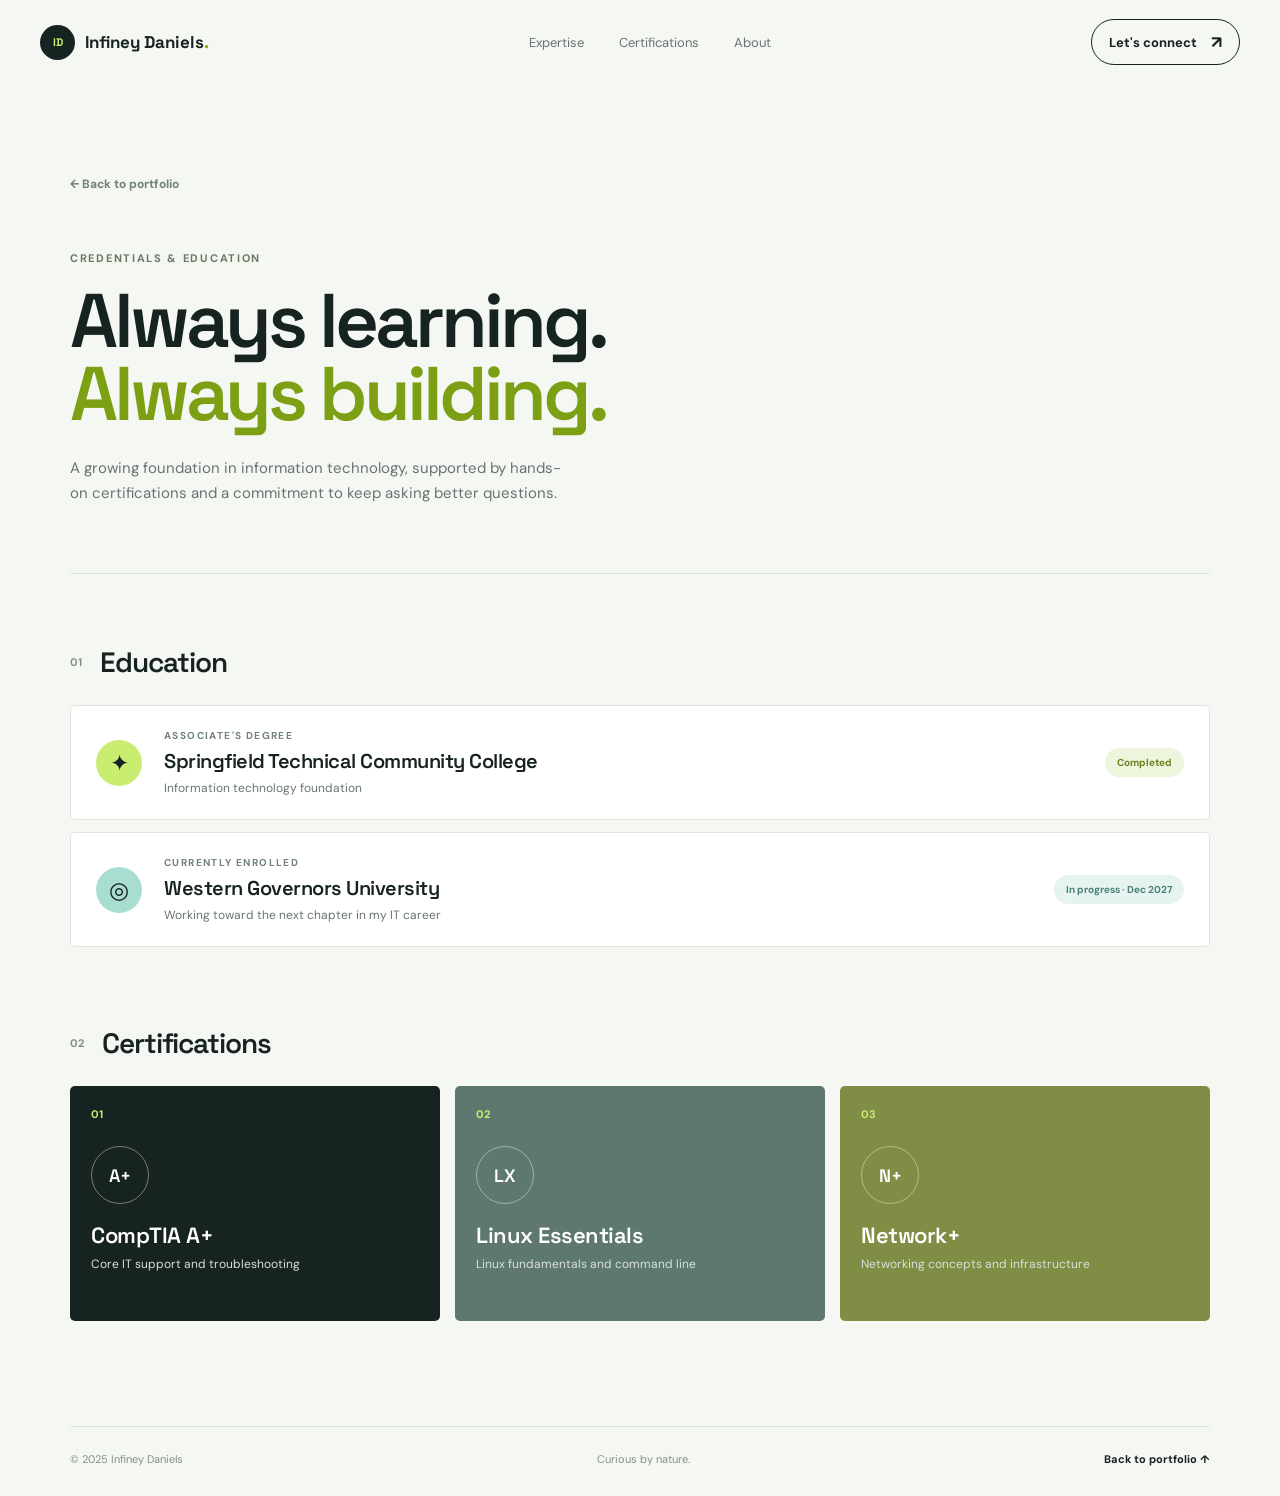
==== certifications.html @ 1fc1b2e4 "Publish Infiney Daniels IT portfolio Co-authored-by: Copilot App <223556219+Copilot@users.noreply.gi" ====
<!doctype html>
<html lang="en">
<head>
  <meta charset="UTF-8" />
  <meta name="viewport" content="width=device-width, initial-scale=1.0" />
  <title>Certifications &amp; Education | Infiney Daniels</title>
  <meta name="description" content="Infiney Daniels' education and IT certifications." />
  <link rel="preconnect" href="https://fonts.googleapis.com" />
  <link rel="preconnect" href="https://fonts.gstatic.com" crossorigin />
  <link href="https://fonts.googleapis.com/css2?family=DM+Sans:wght@400;500;600;700&family=Space+Grotesk:wght@400;500;600;700&display=swap" rel="stylesheet" />
  <link rel="stylesheet" href="styles.css" />
</head>
<body>
  <header class="site-header">
    <a class="brand" href="index.html" aria-label="Infiney Daniels home">
      <span class="brand-mark">ID</span>
      <span>Infiney Daniels<span class="brand-dot">.</span></span>
    </a>
    <nav class="main-nav" aria-label="Main navigation">
      <a href="index.html#work">Expertise</a>
      <a href="certifications.html" aria-current="page">Certifications</a>
      <a href="index.html#about">About</a>
    </nav>
    <a class="outline-button small" href="index.html#contact">Let's connect <span>↗</span></a>
  </header>

  <main class="credentials-page">
    <section class="credentials-hero section-shell">
      <a class="back-link" href="index.html">← Back to portfolio</a>
      <p class="eyebrow">Credentials &amp; education</p>
      <h1>Always learning.<br /><em>Always building.</em></h1>
      <p class="credentials-intro">A growing foundation in information technology, supported by hands-on certifications and a commitment to keep asking better questions.</p>
    </section>

    <section class="credentials-content section-shell">
      <div class="credentials-section">
        <div class="credentials-label"><span>01</span><h2>Education</h2></div>
        <div class="credential-list">
          <article class="credential-card education-card">
            <span class="credential-icon">✦</span>
            <div>
              <p class="credential-type">Associate's degree</p>
              <h3>Springfield Technical Community College</h3>
              <p class="credential-detail">Information technology foundation</p>
            </div>
            <span class="credential-status">Completed</span>
          </article>
          <article class="credential-card education-card">
            <span class="credential-icon">◎</span>
            <div>
              <p class="credential-type">Currently enrolled</p>
              <h3>Western Governors University</h3>
              <p class="credential-detail">Working toward the next chapter in my IT career</p>
            </div>
            <span class="credential-status current">In progress · Dec 2027</span>
          </article>
        </div>
      </div>

      <div class="credentials-section certifications-section">
        <div class="credentials-label"><span>02</span><h2>Certifications</h2></div>
        <div class="certification-grid">
          <article class="certification-card"><span class="cert-number">01</span><div class="cert-badge">A+</div><h3>CompTIA A+</h3><p>Core IT support and troubleshooting</p></article>
          <article class="certification-card"><span class="cert-number">02</span><div class="cert-badge">LX</div><h3>Linux Essentials</h3><p>Linux fundamentals and command line</p></article>
          <article class="certification-card"><span class="cert-number">03</span><div class="cert-badge">N+</div><h3>Network+</h3><p>Networking concepts and infrastructure</p></article>
        </div>
      </div>
    </section>
  </main>

  <footer class="site-footer section-shell"><span>© 2025 Infiney Daniels</span><span>Curious by nature.</span><a href="index.html">Back to portfolio ↑</a></footer>
</body>
</html>
---- styles.css ----
:root{--ink:#172321;--muted:#687472;--paper:#f5f7f3;--line:#dce4de;--lime:#c9ed70;--teal:#a8ddd1;--orange:#ff9b70;--blue:#b8dcf1;--lavender:#c8c4f0}
*{box-sizing:border-box}html{scroll-behavior:smooth}body{margin:0;background:var(--paper);color:var(--ink);font-family:"DM Sans",sans-serif}a{color:inherit;text-decoration:none}.section-shell{width:min(1140px,calc(100% - 48px));margin:auto}.site-header{height:84px;display:flex;align-items:center;justify-content:space-between;width:min(1200px,calc(100% - 48px));margin:auto}.brand{display:flex;align-items:center;gap:10px;font:700 17px "Space Grotesk",sans-serif}.brand-mark{display:grid;place-items:center;width:35px;height:35px;border-radius:50%;background:var(--ink);color:var(--lime);font-size:11px;letter-spacing:-.5px}.brand-dot{color:#82a900}.main-nav{display:flex;gap:35px;font-size:13px;color:var(--muted)}.main-nav a:hover,.text-link:hover{color:#688b00}.outline-button,.primary-button{display:inline-flex;align-items:center;gap:14px;border-radius:100px;font-size:13px;font-weight:700}.outline-button{border:1px solid var(--ink);padding:11px 17px}.small span{font-size:17px}.hero{display:grid;grid-template-columns:1fr 1fr;gap:50px;align-items:center;min-height:590px;padding:62px 0 90px}.eyebrow{font-size:11px;letter-spacing:1.7px;text-transform:uppercase;color:#687b62;font-weight:700;margin:0 0 22px}.status-dot{display:inline-block;width:7px;height:7px;border-radius:50%;background:#9ecb24;margin-right:8px}.hero h1,.section-heading h2,.about h2,.contact h2{font:600 clamp(45px,5.4vw,75px)/.99 "Space Grotesk",sans-serif;letter-spacing:-4px;margin:0;max-width:650px}.hero h1 em,.section-heading em,.about em,.contact em{font-style:normal;color:#7d9f13}.hero-text{font-size:17px;line-height:1.65;color:var(--muted);max-width:495px;margin:27px 0 32px}.hero-actions{display:flex;align-items:center;gap:27px}.primary-button{background:var(--ink);color:#fff;padding:15px 21px;transition:transform .2s,background .2s}.primary-button:hover{background:#36524a;transform:translateY(-2px)}.primary-button span{color:var(--lime);font-size:18px}.text-link{font-weight:700;font-size:13px;border-bottom:1px solid #aab6ad;padding-bottom:6px}.text-link span{font-size:17px;margin-left:8px}.hero-art{height:410px;position:relative}.core{position:absolute;top:50%;left:50%;transform:translate(-50%,-50%);width:145px;height:145px;border-radius:50%;display:grid;place-items:center;background:var(--ink);box-shadow:0 0 0 15px rgba(23,35,33,.05)}.core span{color:var(--lime);font:700 35px "Space Grotesk"}.orbit{position:absolute;border:1px solid #b8c8bc;border-radius:50%;top:50%;left:50%;transform:translate(-50%,-50%) rotate(-22deg)}.orbit-one{width:280px;height:280px}.orbit-two{width:410px;height:190px;transform:translate(-50%,-50%) rotate(40deg)}.orbit-three{width:390px;height:350px;transform:translate(-50%,-50%) rotate(-55deg)}.float-label{position:absolute;font-size:10px;font-weight:700;letter-spacing:1px;padding:9px 12px;border-radius:5px}.label-cloud{top:39px;right:66px;background:var(--lime)}.label-data{bottom:37px;left:43px;background:var(--orange)}.label-network{top:185px;right:1px;background:var(--blue)}.proof-bar{border-top:1px solid var(--line);border-bottom:1px solid var(--line)}.proof-inner{height:73px;display:flex;align-items:center;justify-content:space-between;color:#84908b;font-size:11px;letter-spacing:1px;text-transform:uppercase}.proof-items{display:flex;gap:45px;color:var(--ink);font-size:10px;font-weight:700}.work{padding:125px 0}.section-heading{display:flex;justify-content:space-between;gap:60px;align-items:end;margin-bottom:55px}.section-heading h2{font-size:49px;letter-spacing:-2px}.section-heading>p{max-width:340px;color:var(--muted);line-height:1.65;font-size:14px;margin:0}.expertise-grid{display:grid;grid-template-columns:repeat(6,1fr);gap:15px}.expertise-card{min-height:315px;padding:22px;border-radius:5px;display:flex;flex-direction:column;transition:transform .25s,box-shadow .25s}.expertise-card:hover{transform:translateY(-7px);box-shadow:0 14px 30px rgba(23,35,33,.1)}.card-aws{grid-column:span 2;background:var(--lime)}.card-azure{grid-column:span 2;background:var(--blue)}.card-m365{grid-column:span 2;background:var(--lavender)}.card-network{grid-column:span 3;background:var(--orange)}.card-data{grid-column:span 3;background:var(--teal)}.card-top{display:flex;justify-content:space-between;font-size:11px;font-weight:700}.arrow{font-size:24px;font-weight:400}.icon{font-size:38px;line-height:1;margin-top:32px}.expertise-card h3{font:600 25px/1.04 "Space Grotesk";letter-spacing:-1px;margin:15px 0 9px}.expertise-card p{font-size:12px;line-height:1.45;max-width:190px;margin:0;color:#384844}.card-link{margin-top:auto;font-size:11px;font-weight:700}.card-link b{font-size:17px;margin-left:8px}.about{border-top:1px solid var(--line);border-bottom:1px solid var(--line);padding:105px 0;display:grid;grid-template-columns:1fr 1.4fr 1fr;gap:55px;align-items:start;position:relative}.about-stamp{border:1px solid #aab8a9;border-radius:50%;width:103px;height:103px;display:grid;place-items:center;text-align:center;font:700 10px/1.2 "Space Grotesk";letter-spacing:1px;transform:rotate(-12deg);color:#70866d}.about h2{font-size:44px;letter-spacing:-2px}.about-copy{color:var(--muted);font-size:14px;line-height:1.7}.about-copy p{margin-top:0}.about-copy .text-link{display:inline-block;color:var(--ink);margin-top:12px}.contact{padding:125px 0 130px;text-align:center}.contact .eyebrow{margin-bottom:25px}.contact h2{margin:auto;font-size:60px}.contact .primary-button{margin-top:35px}.site-footer{border-top:1px solid var(--line);padding:25px 0 30px;display:flex;justify-content:space-between;color:#82908b;font-size:11px}.site-footer a{color:var(--ink);font-weight:700}
@media(max-width:800px){.main-nav{display:none}.hero{grid-template-columns:1fr;min-height:auto;padding-top:60px}.hero-art{height:330px;order:-1}.hero h1{font-size:54px}.section-heading{display:block}.section-heading>p{margin-top:20px}.expertise-grid{grid-template-columns:1fr 1fr}.card-aws,.card-azure,.card-m365,.card-network,.card-data{grid-column:span 1}.about{grid-template-columns:1fr;gap:28px}.about h2{font-size:42px}.contact h2{font-size:46px}.proof-items{gap:12px}.proof-inner{font-size:9px}.proof-items span:nth-child(2){display:none}.site-footer{gap:15px;flex-wrap:wrap}}
@media(max-width:480px){.section-shell,.site-header{width:min(100% - 32px,1140px)}.outline-button.small{display:none}.hero h1{font-size:46px;letter-spacing:-2px}.hero-art{transform:scale(.82);margin:-30px -35px}.expertise-grid{grid-template-columns:1fr}.card-aws,.card-azure,.card-m365,.card-network,.card-data{grid-column:span 1}.work{padding:85px 0}.contact h2{font-size:39px}.site-footer a{width:100%}}

/* Video journal pages */
.journal-page{min-height:100vh}.journal-hero{padding:90px 0 55px;border-bottom:1px solid var(--line)}.back-link{font-size:12px;font-weight:700;color:#71817b}.journal-hero h1{font:600 clamp(44px,6vw,76px)/.95 "Space Grotesk";letter-spacing:-4px;max-width:750px;margin:28px 0 20px}.journal-hero h1 em{font-style:normal;color:#7d9f13}.journal-intro{color:var(--muted);max-width:550px;line-height:1.6}.journal-layout{display:grid;grid-template-columns:minmax(0,1.2fr) minmax(280px,.8fr);gap:70px;padding:65px 0 100px}.post-form{background:#fff;border:1px solid var(--line);border-radius:7px;padding:27px}.post-form h2,.posts h2{font:600 23px "Space Grotesk";margin:0 0 7px}.form-subtitle{font-size:12px;color:var(--muted);margin:0 0 25px}.field{margin-bottom:17px}.field label{display:block;font-size:11px;font-weight:700;text-transform:uppercase;letter-spacing:1px;margin-bottom:7px}.field input,.field textarea{width:100%;font:inherit;border:1px solid var(--line);border-radius:4px;padding:12px;background:var(--paper);color:var(--ink);outline:none}.field input:focus,.field textarea:focus{border-color:#86a63d}.field textarea{min-height:95px;resize:vertical}.file-drop{border:1px dashed #aab9ae;border-radius:5px;padding:23px;text-align:center;background:#f8faf7;color:var(--muted);font-size:12px}.file-drop input{margin-top:10px;font-size:11px}.post-form .primary-button{border:0;cursor:pointer}.posts h2{margin-bottom:24px}.post-empty{border-top:1px solid var(--line);padding-top:25px;color:var(--muted);font-size:13px;line-height:1.6}.post-card{border-top:1px solid var(--line);padding:20px 0}.post-card video{width:100%;border-radius:4px;background:#192925;margin-bottom:13px}.post-card h3{font:600 18px "Space Grotesk";margin:0 0 5px}.post-card p{font-size:12px;color:var(--muted);margin:0}.remove-post{margin-top:13px;background:none;border:0;color:#a56555;font-size:11px;padding:0;cursor:pointer}.journal-footer{margin-top:0}
@media(max-width:800px){.journal-layout{grid-template-columns:1fr;gap:40px}.journal-hero{padding-top:55px}}

/* Credentials page */
.credentials-hero{padding:88px 0 68px;border-bottom:1px solid var(--line)}.credentials-hero .eyebrow{margin-top:58px;margin-bottom:20px}.credentials-hero h1{font:600 clamp(48px,6vw,76px)/.96 "Space Grotesk";letter-spacing:-4px;margin:0}.credentials-hero h1 em{font-style:normal;color:#7d9f13}.credentials-intro{max-width:500px;color:var(--muted);line-height:1.65;font-size:15px;margin:25px 0 0}.credentials-content{padding:70px 0 105px}.credentials-section+.credentials-section{margin-top:78px}.credentials-label{display:flex;align-items:center;gap:18px;margin-bottom:25px}.credentials-label span{font-size:11px;color:#82908b;font-weight:700}.credentials-label h2{font:600 28px "Space Grotesk";letter-spacing:-1px;margin:0}.credential-list{display:grid;gap:12px}.credential-card{display:flex;align-items:center;gap:22px;background:#fff;border:1px solid var(--line);border-radius:5px;padding:23px 25px}.credential-icon{display:grid;place-items:center;width:46px;height:46px;flex:0 0 46px;border-radius:50%;background:var(--lime);font-size:23px}.education-card:nth-child(2) .credential-icon{background:var(--teal)}.credential-type{font-size:10px;letter-spacing:1.4px;text-transform:uppercase;color:#71817b;font-weight:700;margin:0 0 6px}.credential-card h3{font:600 20px "Space Grotesk";letter-spacing:-.5px;margin:0 0 6px}.credential-detail{font-size:12px;color:var(--muted);margin:0}.credential-status{margin-left:auto;border-radius:100px;padding:8px 12px;background:#edf5dc;color:#6a841e;font-size:10px;font-weight:700;white-space:nowrap}.credential-status.current{background:#e5f4f0;color:#4b8175}.certification-grid{display:grid;grid-template-columns:repeat(3,1fr);gap:15px}.certification-card{min-height:235px;background:var(--ink);color:#fff;border-radius:5px;padding:21px;display:flex;flex-direction:column}.certification-card:nth-child(2){background:#5f786f}.certification-card:nth-child(3){background:#7f8e44}.cert-number{font-size:11px;color:var(--lime);font-weight:700}.cert-badge{display:grid;place-items:center;width:58px;height:58px;border:1px solid rgba(255,255,255,.4);border-radius:50%;font:600 18px "Space Grotesk";margin-top:25px}.certification-card h3{font:600 22px "Space Grotesk";letter-spacing:-.5px;margin:17px 0 7px}.certification-card p{color:#d8e1dc;font-size:12px;margin:0;line-height:1.4}@media(max-width:700px){.credentials-hero{padding-top:55px}.credentials-hero .eyebrow{margin-top:45px}.credential-card{align-items:flex-start;flex-wrap:wrap}.credential-status{margin-left:68px}.certification-grid{grid-template-columns:1fr}.credentials-section+.credentials-section{margin-top:58px}}
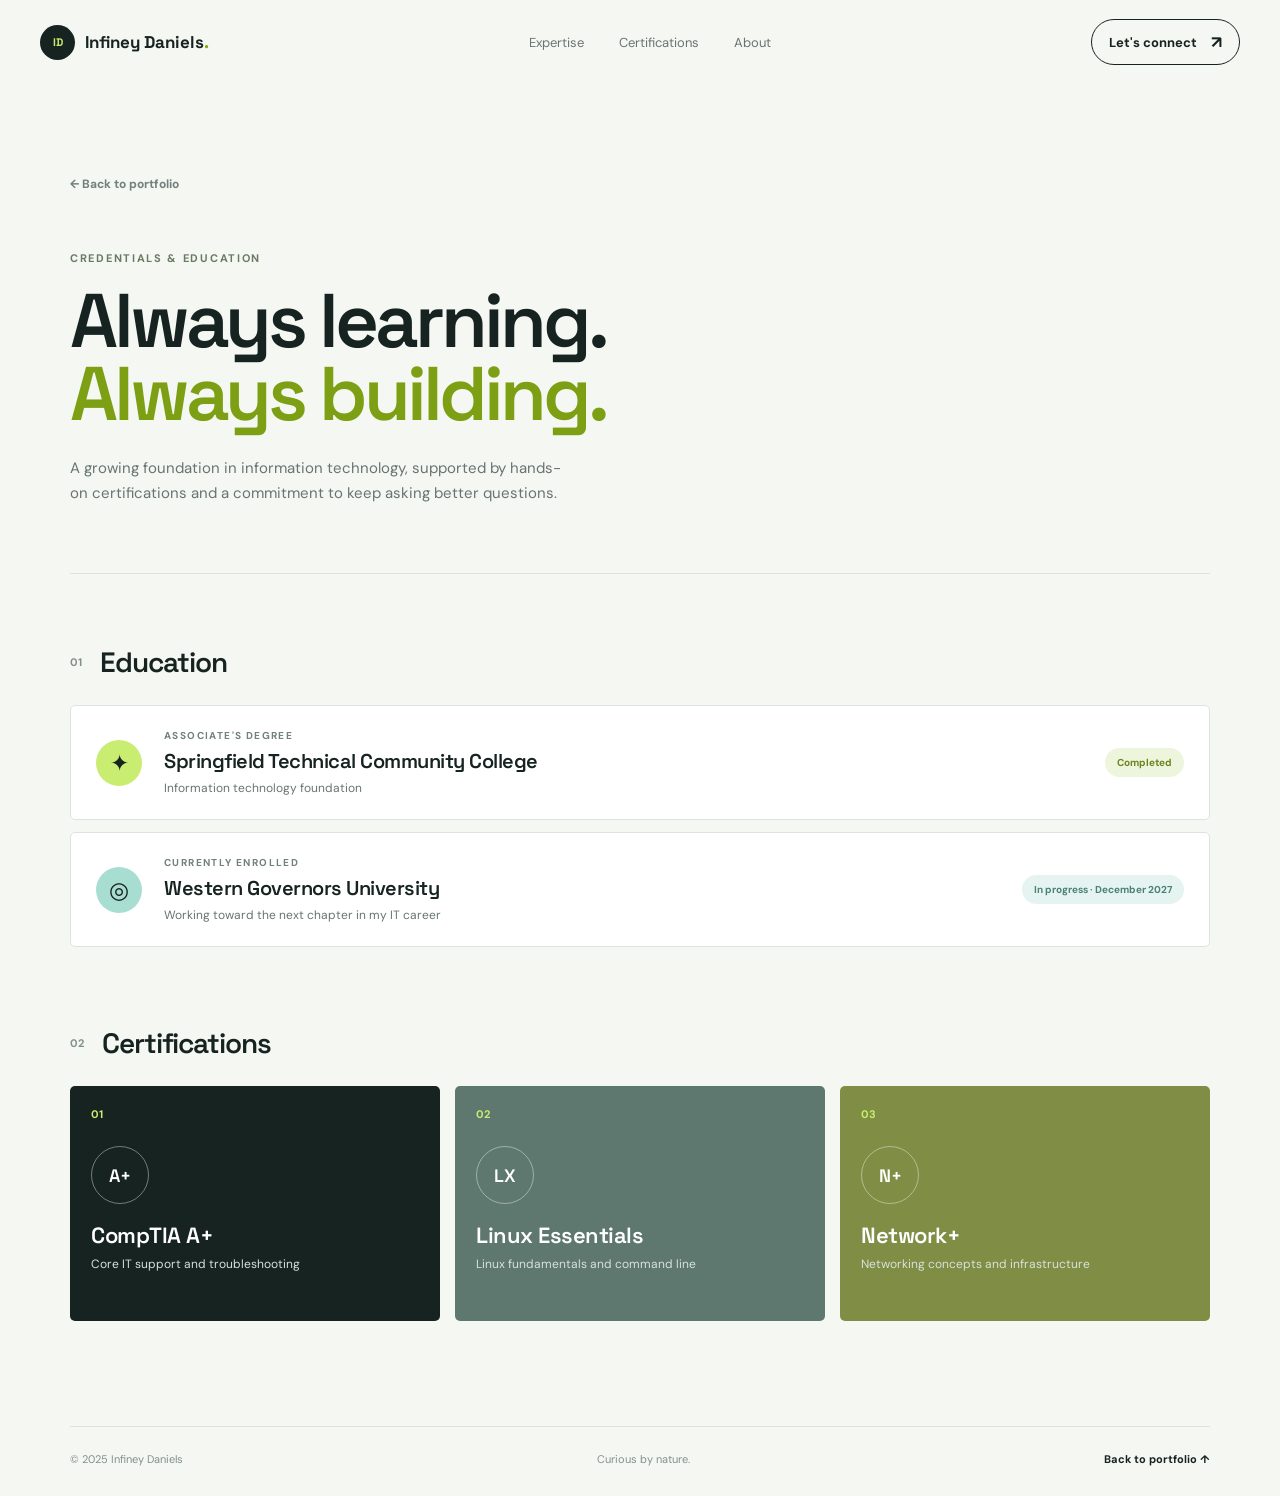
==== commit 383fb9b7: "Clarify expected graduation date Co-authored-by: Copilot App <223556219+Copilot@users.noreply.github" ====
--- a/certifications.html
+++ b/certifications.html
@@ -52,7 +52,7 @@
               <h3>Western Governors University</h3>
               <p class="credential-detail">Working toward the next chapter in my IT career</p>
             </div>
-            <span class="credential-status current">In progress · Dec 2027</span>
+            <span class="credential-status current">In progress · December 2027</span>
           </article>
         </div>
       </div>
